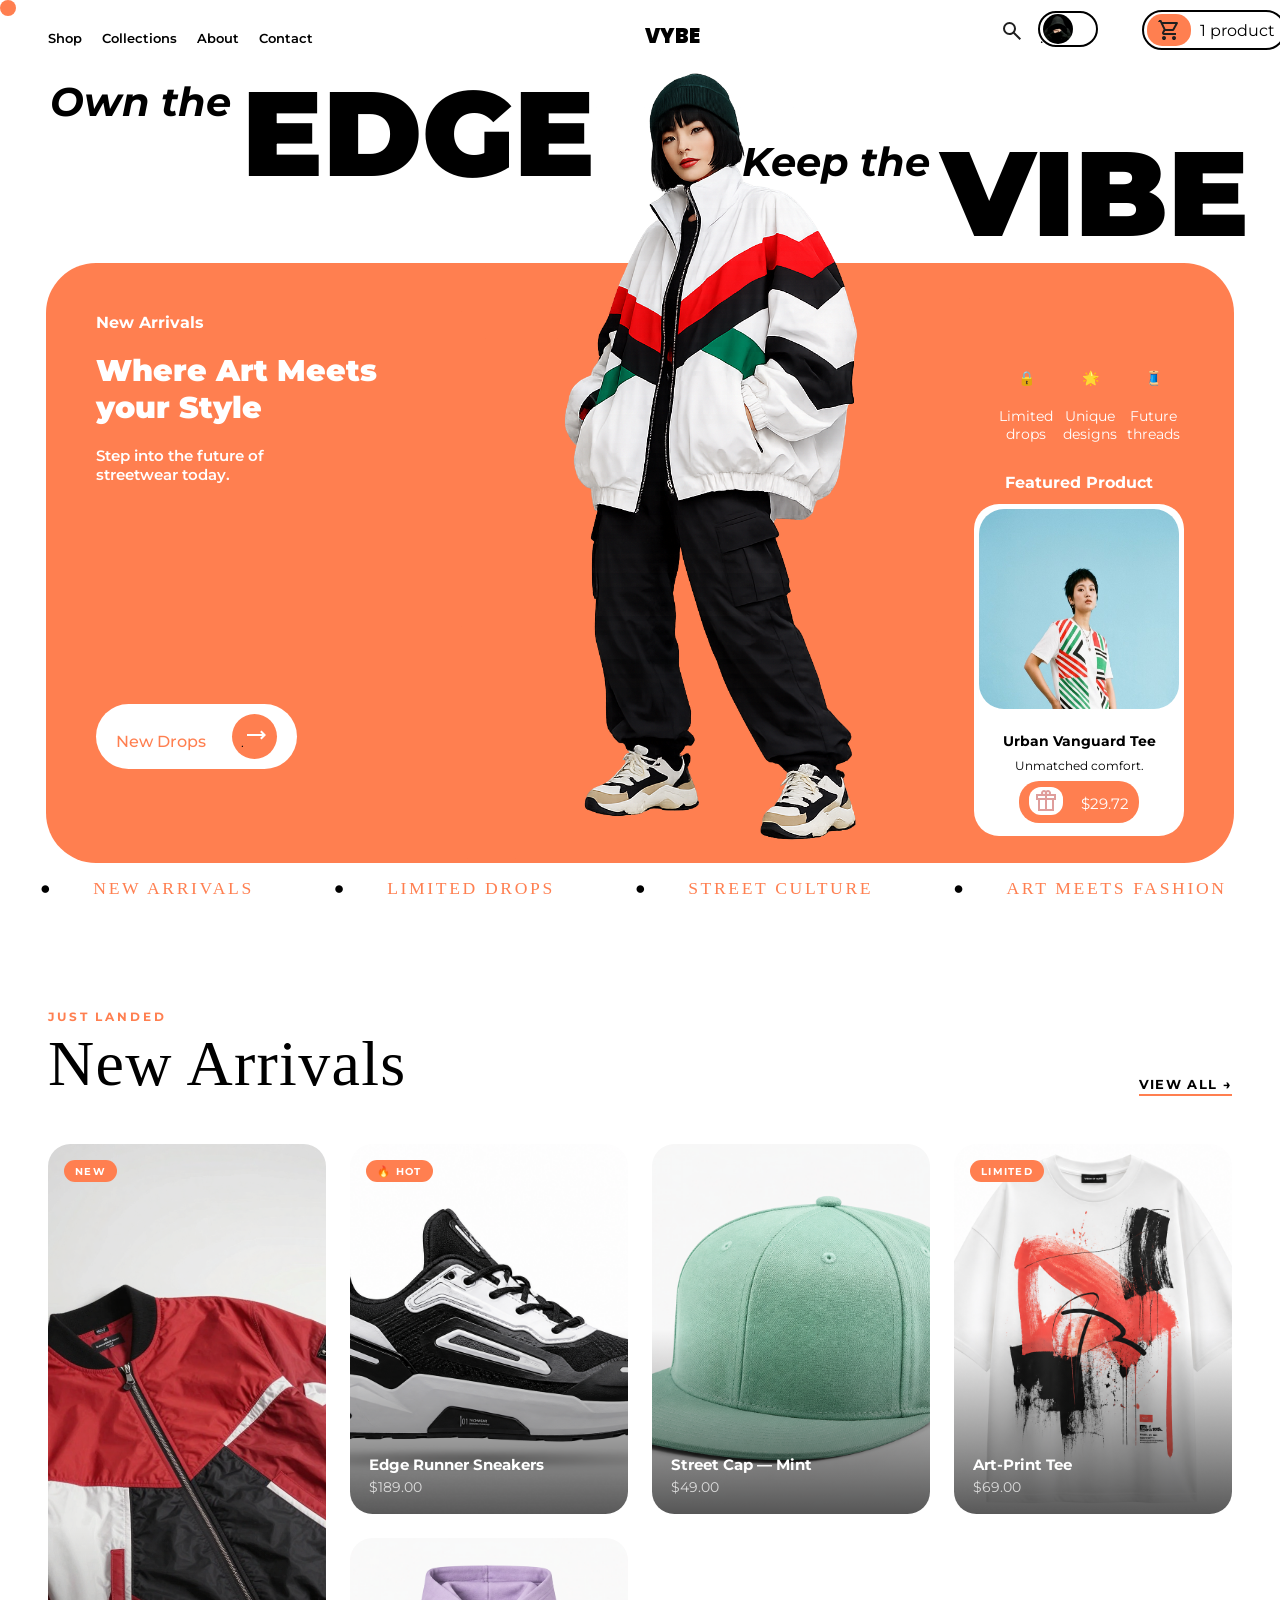
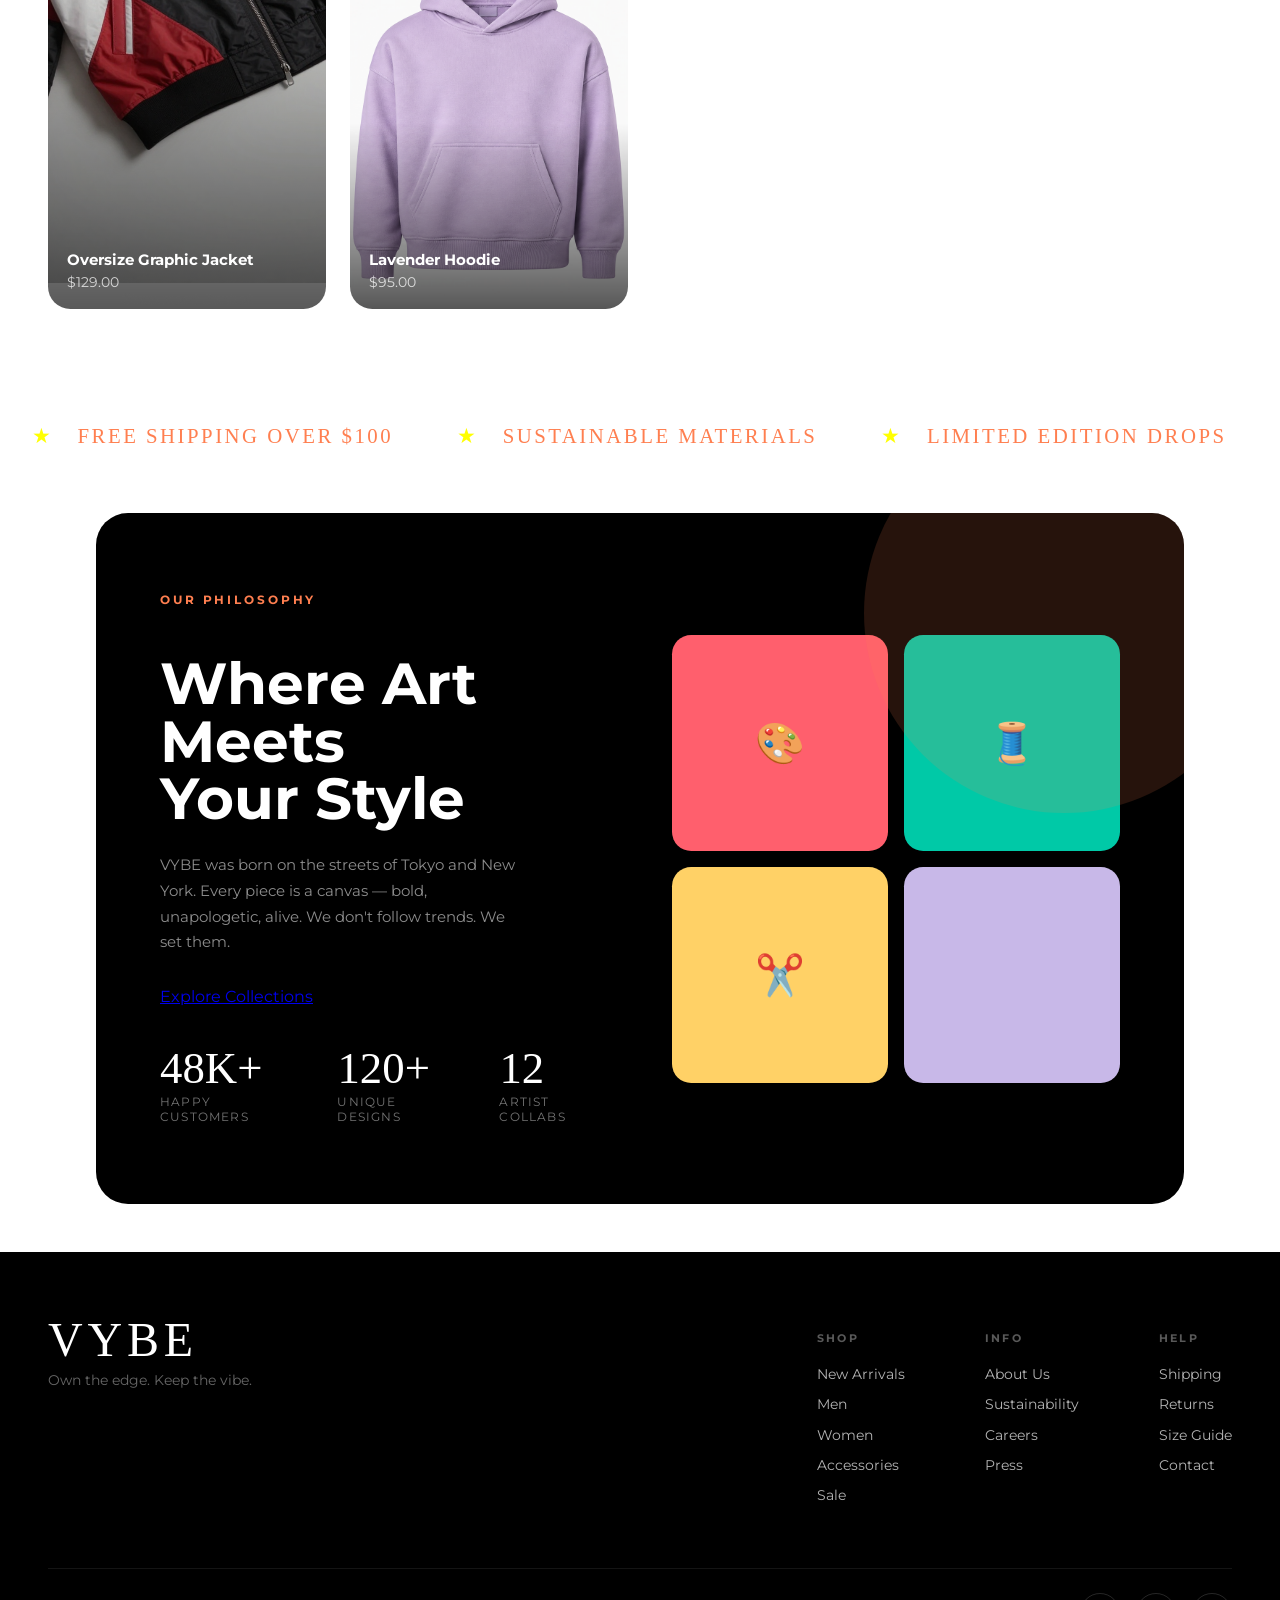
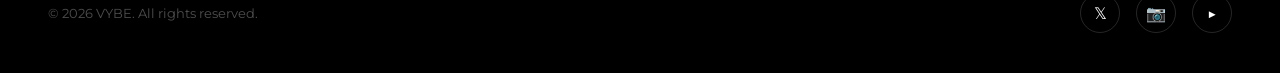
==== index.html @ befa1cf2 "files upload" ====
<!DOCTYPE html>
<html lang="en">
<head>
    <meta charset="UTF-8">
    <meta name="viewport" content="width=device-width, initial-scale=1.0">
    <title>VYBE - Own the edge.</title>
    <link rel="stylesheet" href="style.css">
    <link rel="preconnect" href="https://fonts.googleapis.com">
<link rel="preconnect" href="https://fonts.gstatic.com" crossorigin>
<link href="https://fonts.googleapis.com/css2?family=Montserrat:ital,wght@0,100..900;1,100..900&family=Poppins:ital,wght@0,100;0,200;0,300;0,400;0,500;0,600;0,700;0,800;0,900;1,100;1,200;1,300;1,400;1,500;1,600;1,700;1,800;1,900&family=Rubik+Mono+One&family=Ubuntu:ital,wght@0,300;0,400;0,500;0,700;1,300;1,400;1,500;1,700&display=swap" rel="stylesheet">
</head>
<body>
    <div class="cursor" id="cursor"></div>
    <nav>
        <ul>
            <li><a href="shop.html">Shop</a></li>
            <li><a href="collections.html">Collections</a></li>
            <li><a href="about.html">About</a></li>
            <li><a href="contact.html">Contact</a></li>
        </ul>
        <span class="logo">VYBE</span>
        <ol>
            <li><svg xmlns="http://www.w3.org/2000/svg" height="24px" viewBox="0 -960 960 960" width="24px" fill="#1f1f1f"><path d="M784-120 532-372q-30 24-69 38t-83 14q-109 0-184.5-75.5T120-580q0-109 75.5-184.5T380-840q109 0 184.5 75.5T640-580q0 44-14 83t-38 69l252 252-56 56ZM380-400q75 0 127.5-52.5T560-580q0-75-52.5-127.5T380-760q-75 0-127.5 52.5T200-580q0 75 52.5 127.5T380-400Z"/></svg></li>
            <li><div class="profile">.<img src="dp.jpg.jpg" alt=""></div></li>
            <li><div class="cart"><p><svg xmlns="http://www.w3.org/2000/svg" height="24px" viewBox="0 -960 960 960" width="24px" fill="#1f1f1f"><path d="M223.5-103.5Q200-127 200-160t23.5-56.5Q247-240 280-240t56.5 23.5Q360-193 360-160t-23.5 56.5Q313-80 280-80t-56.5-23.5Zm400 0Q600-127 600-160t23.5-56.5Q647-240 680-240t56.5 23.5Q760-193 760-160t-23.5 56.5Q713-80 680-80t-56.5-23.5ZM246-720l96 200h280l110-200H246Zm-38-80h590q23 0 35 20.5t1 41.5L692-482q-11 20-29.5 31T622-440H324l-44 80h480v80H280q-45 0-68-39.5t-2-78.5l54-98-144-304H40v-80h130l38 80Zm134 280h280-280Z"/></svg> 1 product</p></div></li>
        </ol>
    </nav>
    <!-- Slogan -->
     <span class="left">Own the <span>EDGE</span></span>
     <span class="right">Keep the <span>VIBE</span></span>

    <!-- Hero section -->
    <div class="hero">
        <img src="avatar.png" alt="" class="avatar">
        <div class="text1">New Arrivals</div>
        <div class="text2">Where Art Meets <br> your Style</div>
        <div class="text3">Step into the future of <br> streetwear today.</div>
        <div class="strip">New Drops <button>.<svg xmlns="http://www.w3.org/2000/svg" height="24px" viewBox="0 -960 960 960" width="24px" fill="#FFFFFF"><path d="m700-300-57-56 84-84H120v-80h607l-83-84 57-56 179 180-180 180Z"/></svg> </button></div>
         <div class="featured-card">
          <img src="avatar2.png" alt="">  
          <div class="featured-card-label">Featured Product</div>
          <div class="featured-card-name">Urban Vanguard Tee</div>
          <div class="featured-card-description">Unmatched comfort.</div>
          <div class="featured-card-price"><svg xmlns="http://www.w3.org/2000/svg" height="24px" viewBox="0 -960 960 960" width="24px" fill="#DF9D9B"><path d="M160-80v-440H80v-240h208q-5-9-6.5-19t-1.5-21q0-50 35-85t85-35q23 0 43 8.5t37 23.5q17-16 37-24t43-8q50 0 85 35t35 85q0 11-2 20.5t-6 19.5h208v240h-80v440H160Zm371.5-748.5Q520-817 520-800t11.5 28.5Q543-760 560-760t28.5-11.5Q600-783 600-800t-11.5-28.5Q577-840 560-840t-28.5 11.5ZM360-800q0 17 11.5 28.5T400-760q17 0 28.5-11.5T440-800q0-17-11.5-28.5T400-840q-17 0-28.5 11.5T360-800ZM160-680v80h280v-80H160Zm280 520v-360H240v360h200Zm80 0h200v-360H520v360Zm280-440v-80H520v80h280Z"/></svg>$29.72</div>
        </div>
        <div class="Pills">
        <div class="heropill">
            <div class="heropill-icon">🔒</div>
            Limited <br> drops
        </div>
        <div class="heropill">
            <div class="heropill-icon">🌟</div>
            Unique <br> designs
        </div>
        <div class="heropill">
            <div class="heropill-icon">🧵</div>
            Future <br> threads
        </div>
      </div>
      </div>
      
    </div>
    <!-- Ticker -->
    <div class="ticker-wrap">
    <div class="ticker-inner">
      <span class="ticker-item"><span class="dot">●</span>NEW ARRIVALS</span>
      <span class="ticker-item"><span class="dot">●</span>LIMITED DROPS</span>
      <span class="ticker-item"><span class="dot">●</span>STREET CULTURE</span>
      <span class="ticker-item"><span class="dot">●</span>ART MEETS FASHION</span>
      <span class="ticker-item"><span class="dot">●</span>FUTURE THREADS</span>
      <span class="ticker-item"><span class="dot">●</span>OWN THE EDGE</span>
      <span class="ticker-item"><span class="dot">●</span>NEW ARRIVALS</span>
      <span class="ticker-item"><span class="dot">●</span>LIMITED DROPS</span>
      <span class="ticker-item"><span class="dot">●</span>STREET CULTURE</span>
      <span class="ticker-item"><span class="dot">●</span>ART MEETS FASHION</span>
      <span class="ticker-item"><span class="dot">●</span>FUTURE THREADS</span>
      <span class="ticker-item"><span class="dot">●</span>OWN THE EDGE</span>
    </div>
  </div>

  <section id="arrivals">
    <div class="section-header">
      <div>
        <div class="section-eyebrow">Just Landed</div>
        <div class="section-title">New Arrivals</div>
      </div>
      <a href="#" class="view-all">View All →</a>
    </div>


    <div class="products-grid">
      <!-- Card 1 – tall -->
      <div class="product-card">
        <div class="product-img-wrap" style="min-height:480px;">
          <div class="product-img-placeholder c-coral" style="min-height:480px;flex-direction:column;gap:0.5rem;font-size:5rem;"><img src="Graphic jacket.jpg" alt=""><span style="font-size:1rem;font-weight:700;color:white;font-family:'Space Grotesk',sans-serif;">Statement Jacket</span></div>
        </div>
        <div class="product-overlay">
          <div class="product-name">Oversize Graphic Jacket</div>
          <div class="product-price">$129.00</div>
        </div>
        <div class="product-tag">New</div>
        <button class="add-btn">+</button>
      </div>

      <!-- Card 2 -->
      <div class="product-card">
        <div class="product-img-wrap">
          <div class="product-img-placeholder c-dark"><img src="Sneakers.png" alt=""></div>
        </div>
        <div class="product-overlay">
          <div class="product-name">Edge Runner Sneakers</div>
          <div class="product-price">$189.00</div>
        </div>
        <div class="product-tag">🔥 Hot</div>
        <button class="add-btn">+</button>
      </div>

      <!-- Card 3 -->
      <div class="product-card">
        <div class="product-img-wrap">
          <div class="product-img-placeholder c-accent"><img src="Cap.png" alt=""></div>
        </div>
        <div class="product-overlay">
          <div class="product-name">Street Cap — Mint</div>
          <div class="product-price">$49.00</div>
        </div>
        <button class="add-btn">+</button>
      </div>

      <!-- Card 4 -->
      <div class="product-card">
        <div class="product-img-wrap">
          <div class="product-img-placeholder c-yellow"><img src="Graphic shirt.png" alt=""></div>
        </div>
        <div class="product-overlay">
          <div class="product-name">Art-Print Tee</div>
          <div class="product-price">$69.00</div>
        </div>
        <div class="product-tag">Limited</div>
        <button class="add-btn">+</button>
      </div>

      <!-- Card 5 -->
      <div class="product-card">
        <div class="product-img-wrap">
          <div class="product-img-placeholder c-lavender"><img src="Hoodie.png" alt=""></div>
        </div>
        <div class="product-overlay">
          <div class="product-name">Lavender Hoodie</div>
          <div class="product-price">$95.00</div>
        </div>
        <button class="add-btn">+</button>
      </div>
    </div>
  </section>
  <div class="marquee-strip">
    <div class="marquee-inner">
      <span class="marquee-item"><span class="star">★</span>FREE SHIPPING OVER $100</span>
      <span class="marquee-item"><span class="star">★</span>SUSTAINABLE MATERIALS</span>
      <span class="marquee-item"><span class="star">★</span>LIMITED EDITION DROPS</span>
      <span class="marquee-item"><span class="star">★</span>ARTIST COLLABORATIONS</span>
      <span class="marquee-item"><span class="star">★</span>RATED 5 STARS</span>
      <span class="marquee-item"><span class="star">★</span>FREE SHIPPING OVER $100</span>
      <span class="marquee-item"><span class="star">★</span>SUSTAINABLE MATERIALS</span>
      <span class="marquee-item"><span class="star">★</span>LIMITED EDITION DROPS</span>
      <span class="marquee-item"><span class="star">★</span>ARTIST COLLABORATIONS</span>
      <span class="marquee-item"><span class="star">★</span>RATED 5 STARS</span>
    </div>
  </div>

  <!-- LIFESTYLE BANNER -->
  <section id="lifestyle">
    <div class="lifestyle-inner">
      <div>
        <div class="lifestyle-eyebrow">Our Philosophy</div>
        <h2 class="lifestyle-heading">Where Art<br>Meets<br>Your Style</h2>
        <p class="lifestyle-text">VYBE was born on the streets of Tokyo and New York. Every piece is a canvas — bold, unapologetic, alive. We don't follow trends. We set them.</p>
        <a href="#" class="btn-primary">Explore Collections</a>
        <div class="lifestyle-stats">
          <div>
            <div class="stat-num">48K+</div>
            <div class="stat-label">Happy Customers</div>
          </div>
          <div>
            <div class="stat-num">120+</div>
            <div class="stat-label">Unique Designs</div>
          </div>
          <div>
            <div class="stat-num">12</div>
            <div class="stat-label">Artist Collabs</div>
          </div>
        </div>
      </div>

      <div class="lifestyle-visual">
        <div class="lifestyle-swatch" style="background:#FF5F6D;">🎨</div>
        <div class="lifestyle-swatch" style="background:#00C9A7;">🧵</div>
        <div class="lifestyle-swatch" style="background:#FFD166;">✂️</div>
        <div class="lifestyle-swatch" style="background:#C8B8E8;"></div>
      </div>
    </div>
  </section>

  <!-- FOOTER -->
  <footer>
    <div class="footer-top">
      <div>
        <div class="footer-brand">VYBE</div>
        <div class="footer-tagline">Own the edge. Keep the vibe.</div>
      </div>
      <div class="footer-cols">
        <div class="footer-col">
          <h4>Shop</h4>
          <ul>
            <li><a href="#">New Arrivals</a></li>
            <li><a href="#">Men</a></li>
            <li><a href="#">Women</a></li>
            <li><a href="#">Accessories</a></li>
            <li><a href="#">Sale</a></li>
          </ul>
        </div>
        <div class="footer-col">
          <h4>Info</h4>
          <ul>
            <li><a href="#">About Us</a></li>
            <li><a href="#">Sustainability</a></li>
            <li><a href="#">Careers</a></li>
            <li><a href="#">Press</a></li>
          </ul>
        </div>
        <div class="footer-col">
          <h4>Help</h4>
          <ul>
            <li><a href="#">Shipping</a></li>
            <li><a href="#">Returns</a></li>
            <li><a href="#">Size Guide</a></li>
            <li><a href="#">Contact</a></li>
          </ul>
        </div>
      </div>
    </div>

    <div class="footer-bottom">
      <span>© 2026 VYBE. All rights reserved.</span>
      <div class="footer-socials">
        <a class="social-btn" href="#">𝕏</a>
        <a class="social-btn" href="#">📷</a>
        <a class="social-btn" href="#">▶</a>
      </div>
    </div>
  </footer>

  


















    <script src="script.js"></script>
</body>
</html>
---- style.css ----
*{
  font-family: "Montserrat", sans-serif;
  font-optical-sizing: auto;
  font-style: normal;
  cursor: default;
}

body{
    overflow-x: hidden;
    padding: 0px;
    margin: 0px;
}
.cursor {
      width: 16px; height: 16px;
      background: coral;
      border-radius: 50%;
      position: fixed;
      top: 0; left: 0;
      pointer-events: none;
      z-index: 9999;
      transition: transform 0.15s ease, background 0.2s;
      mix-blend-mode: multiply;
}
.cursor.expand { transform: scale(4); background: rgb(255, 158, 123); }
nav{
    width: 100vw;
    margin: 0px;
    padding: 0px;
    margin-top: 10px;  
}
nav ul{
    display: inline-block;
}
nav ul li{
    display: inline;
    padding: 8px;
    font-size: 13px;
    font-weight: 600;
}
nav ul li a{
    text-decoration: none;
    color: black;
    cursor: pointer;
}
nav ol{
    display: inline;
    width: 100%;
    position: relative;
    left: 20vw;

}
nav ol li{
    list-style-type: none;
    display: inline;
    cursor: pointer;
}
.profile{
    width: 60px;
    height: 36px;
    border: 2px solid black;
    border-radius: 20px;
    display: inline-block;
    box-sizing: border-box;
    cursor: pointer;
}
.profile img{
    height: 30px;
    width: 30px;
    border-radius: 50%;
    position: relative;
    top: 1px;
    display: inline-block;
    cursor: pointer;
}
nav ol li svg{
    cursor: pointer;
    position: relative;
    top: 0px;
    margin-right: 10px;
}
.cart{
    width: 140px;
    height: 36px;
    border: 2px solid black;
    border-radius: 20px;
    display: inline-block;
    position: relative;
    top: 0px;
    left: 40px;
    cursor: pointer;
}
.cart svg{
    position: absolute;
    left: -53px;
    border-radius: 15px;
    top: -7px;
    padding: 4px 10px;
    background: coral;
}
.cart p{
    margin-bottom: 10px;
    position: relative;
    top: -7.5px;
    left: 40%;
}
.logo{
    font-size: 20px;
    font-weight: 900;
    font-family: "Poppins", monospace;
    text-align: center;
    margin-left: 25vw;
    
}
.hero{
    background-color: coral;
    width: 85vw;
    margin: auto;
    height: 500px;
    border-radius: 50px;
    margin-top: 200px;
    overflow: clip;
    padding: 50px;
    color: white;
}
.hero .text1{
    font-weight: 700;
    margin-bottom: 20px;
}
.hero .text2{
    font-weight: 900;
    font-size: 30px;
    margin-bottom: 20px;
}
.hero .text3{
    font-weight: 600;
    font-size: 15px;
    margin-bottom: 20px;
}
.hero .strip{
    position: relative;
    top: 200px;
    padding: 10px 20px;
    color: coral;
    text-align: center;
    border-radius: 50px;
    background-color: white;
    display: inline-block;
    font-weight: 500;
}
.hero .strip:hover{
    box-shadow: 5px 5px 5px rgb(255, 255, 255);
    transition: ease-in-out 0.5s;
}
.strip button{
    height: 45px;
    width: 45px;
    border-radius: 50%;
    border: none;
    background-color: coral;
    margin-left: 22px;
}
.avatar{
    transform: scale(0.6);
    position: absolute;
    top: -320px;
    margin-left: 95px;

}
.featured-card{
    width: 200px;
    height: 322px;
    border-radius: 25px;
    background-color: white;
    float: right;
    padding: 5px;
}
.featured-card img{
    border-radius: 25px;
    height: 200px;
    width: 200px;
}
.featured-card-label{
    text-align: center;
    position: relative;
    color: white;
    font-weight: 700;
    top: -240px;
}
.featured-card-name{
   text-align: center;
   position: relative;
   color: black;
   font-weight: 700;
   font-size: 14px; 
   margin-bottom: 8px;
}
.featured-card-description{
   text-align: center;
   position: relative;
   color: black;
   font-weight: 400;
   font-size: 12px;
   margin-bottom: 8px;
}
.featured-card-price{
    width: fit-content;
    padding-bottom: 10px;
    padding-right: 10px;
    padding-left: 10px;
    border-radius: 20px;
    background-color: coral;
    margin: auto;
    font-size: 15px;
}
.featured-card-price svg{
    position: relative;
    top: 6.2px;
    padding: 2px 5px;
    border-radius: 12px;
    margin-right: 18px;
    background-color: white;
    
}
.Pills{
    width: fit-content;
    display: flex;
    text-align: center;
    position: relative;
    left: 83%;
    top: -40%;
    font-size: 14px;
    font-weight: 400;
}
.heropill{
    margin-right: 10px;
}
.heropill-icon{
    margin-bottom: 20px;
}
.left{
    font-size: 40px;
    margin-left: 50px;
    top: 0px;
    font-weight: 700;
    position: absolute;
    font-style: italic;
    color: rgba(0, 0, 0, 1);
    height: 10px;
}
.left span{
    font-size: 120px;
    position: relative;
    font-weight: 900;
    top: 60px;
}
.right{
    position: absolute;
    left: 58vw;
    top: 60px;
    font-weight: 700;
    font-style: italic;
    font-size: 40px;
    color: rgba(0, 0, 0, 1);


}
.right span{
    font-size: 120px;
    position: relative;
    font-weight: 900;
    top: 60px;
}
.ticker-wrap {
      background: transparent;
      color: coral;
      padding: 0.9rem 0;
      overflow: hidden;
      white-space: nowrap;
}

.ticker-inner {
      display: inline-flex;
      animation: ticker 22s linear infinite;
}

.ticker-item {
      font-family: 'Bebas Neue', cursive;
      font-size: 1.1rem;
      letter-spacing: 0.15em;
      padding: 0 2.5rem;
}

.ticker-item .dot {
      color: black;
      margin-right: 2.5rem;
}
@keyframes ticker {
    0%   { transform: translateX(0); }
    100% { transform: translateX(-50%); }
}
@keyframes fadeUp {
    from { opacity: 0; transform: translateY(30px); }
    to   { opacity: 1; transform: translateY(0); }
}

@keyframes slideLeft {
    from { opacity: 0; transform: translateX(80px); }
    to   { opacity: 1; transform: translateX(0); }
}

#arrivals {
      padding: 6rem 3rem;
      background-color: none;
}

.section-header {
    display: flex;
    align-items: flex-end;
    justify-content: space-between;
    margin-bottom: 3rem;
}

.section-eyebrow {
    font-size: 0.72rem;
    font-weight: 700;
    letter-spacing: 0.25em;
    text-transform: uppercase;
    color: coral;
    margin-bottom: 0.5rem;
}

.section-title {
    font-family: 'Bebas Neue', cursive;
    font-size: clamp(2.5rem, 5vw, 4rem);
    line-height: 1;
    letter-spacing: 0.02em;
}

.view-all {
    font-size: 0.82rem;
    font-weight: 700;
    letter-spacing: 0.1em;
    text-transform: uppercase;
    color: black;
    text-decoration: none;
    border-bottom: 2px solid coral;
    padding-bottom: 2px;
    transition: color 0.2s;
}

.view-all:hover { color: coral; }

.products-grid {
    display: grid;
    grid-template-columns: repeat(4, 1fr);
    gap: 1.5rem;
}

.product-card {
    position: relative;
    border-radius: 1.4rem;
    overflow: hidden;
    cursor: pointer;
    transition: transform 0.3s ease;
}

.product-card:hover { transform: translateY(-6px); }

.product-card:nth-child(1) { grid-row: span 2; }

.product-img-wrap {
    aspect-ratio: 3/4;
    overflow: hidden;
    position: relative;
}

.product-card:nth-child(1) .product-img-wrap { aspect-ratio: auto; height: 100%; }

.product-img-wrap img,
.product-img-placeholder {
    width: 100%;
    height: 100%;
    object-fit: cover;
    display: block;
    transition: transform 0.5s ease;
}

.product-card:hover .product-img-placeholder { transform: scale(1.06); }

.product-img-placeholder {
    display: flex;
    align-items: center;
    justify-content: center;
    font-size: 3rem;
    min-height: 220px;
}

.product-overlay {
    position: absolute;
    inset: 0;
    background: linear-gradient(to top, rgba(0,0,0,0.65) 0%, transparent 50%);
    display: flex;
    flex-direction: column;
    justify-content: flex-end;
    padding: 1.2rem;
}

.product-name {
    font-weight: 700;
    font-size: 0.95rem;
    color: white;
    margin-bottom: 0.3rem;
}

.product-price {
    font-size: 0.85rem;
    color: rgba(255,255,255,0.75);
}

.product-tag {
    position: absolute;
    top: 1rem; left: 1rem;
    background: coral;
    color: white;
    font-size: 0.65rem;
    font-weight: 700;
    letter-spacing: 0.12em;
    text-transform: uppercase;
    padding: 0.3rem 0.7rem;
    border-radius: 999px;
}

.add-btn {
    position: absolute;
    top: 1rem; right: 1rem;
    width: 36px; height: 36px;
    background: white;
    border-radius: 50%;
    border: none;
    display: flex;
    align-items: center;
    justify-content: center;
    font-size: 1.2rem;
    cursor: pointer;
    transition: background 0.2s, transform 0.2s;
    opacity: 0;
    transition: opacity 0.25s, transform 0.2s, background 0.2s;
}

.product-card:hover .add-btn { opacity: 1; }
.add-btn:hover { background: coral; color: white; transform: scale(1.1); }
.marquee-strip {
      background: transparent;
      padding: 1.1rem 0;
      overflow: hidden;
    }

.marquee-inner {
    display: inline-flex;
    animation: ticker 18s linear infinite;
}

.marquee-item {
    font-family: 'Bebas Neue', cursive;
    font-size: 1.3rem;
    letter-spacing: 0.12em;
    color: coral;
    padding: 0 2rem;
    white-space: nowrap;
}

.marquee-item .star { color: yellow; margin-right: 1.5rem; }

/* ─── LIFESTYLE BANNER ───────────────────────────────── */
#lifestyle {
    padding:  3rem 6rem;
}

.lifestyle-inner {
    background: black;
    border-radius: 2rem;
    padding: 5rem 4rem;
    display: grid;
    grid-template-columns: 1fr 1fr;
    gap: 4rem;
    align-items: center;
    position: relative;
    overflow: hidden;
}

.lifestyle-inner::before {
    content: '';
    position: absolute;
    width: 400px; height: 400px;
    background: coral;
    border-radius: 50%;
    top: -100px; right: -80px;
    opacity: 0.15;
}

.lifestyle-eyebrow {
    font-size: 0.72rem;
    font-weight: 700;
    letter-spacing: 0.25em;
    text-transform: uppercase;
    color: coral;
    margin-bottom: 1rem;
}

.lifestyle-heading {
    font-family: 'Montserrat', cursive;
    font-size: clamp(2.5rem, 4.5vw, 4rem);
    color: white;
    line-height: 1;
    margin-bottom: 1.5rem;
}

.lifestyle-text {
    color: rgba(255,255,255,0.55);
    font-size: 0.95rem;
    line-height: 1.7;
    margin-bottom: 2rem;
    max-width: 360px;
}

.lifestyle-stats {
    display: flex;
    gap: 3rem;
    margin-top: 2.5rem;
}

.stat-num {
    font-family: 'Bebas Neue', cursive;
    font-size: 2.8rem;
    color: white;
    line-height: 1;
}

.stat-label {
    font-size: 0.75rem;
    color: rgba(255,255,255,0.45);
    letter-spacing: 0.1em;
    text-transform: uppercase;
    margin-top: 0.2rem;
}

.lifestyle-visual {
    display: grid;
    grid-template-columns: 1fr 1fr;
    gap: 1rem;
}

.lifestyle-swatch {
    border-radius: 1.2rem;
    aspect-ratio: 1;
    display: flex;
    align-items: center;
    justify-content: center;
    font-size: 2.5rem;
    transition: transform 0.3s;
}

.lifestyle-swatch:hover { transform: scale(1.05) rotate(-2deg); }

/* ─── FOOTER ─────────────────────────────────────────── */
footer {
    background: black;
    color: white;
    padding: 4rem 3rem 2.5rem;
}

.footer-top {
    display: flex;
    justify-content: space-between;
    align-items: flex-start;
    margin-bottom: 3rem;
}

.footer-brand {
    font-family: 'Bebas Neue', cursive;
    font-size: 3rem;
    color: white;
    letter-spacing: 0.1em;
    line-height: 1;
}

.footer-tagline {
    color: rgba(255,255,255,0.4);
    font-size: 0.85rem;
    margin-top: 0.5rem;
}

.footer-cols {
    display: flex;
    gap: 5rem;
}

.footer-col h4 {
    font-size: 0.7rem;
    font-weight: 700;
    letter-spacing: 0.2em;
    text-transform: uppercase;
    color: rgba(255,255,255,0.35);
    margin-bottom: 1.2rem;
}

.footer-col ul { list-style: none;padding: 0px; }

.footer-col ul li { margin-bottom: 0.7rem; }

.footer-col ul a {
    color: rgba(255,255,255,0.7);
    text-decoration: none;
    font-size: 0.88rem;
    transition: color 0.2s;
}

.footer-col ul a:hover { color: coral; }

.footer-bottom {
    border-top: 1px solid rgba(255,255,255,0.08);
    padding-top: 1.5rem;
    display: flex;
    justify-content: space-between;
    align-items: center;
    color: rgba(255,255,255,0.3);
    font-size: 0.8rem;
}

.footer-socials {
    display: flex;
    gap: 1rem;
}

.social-btn {
    width: 38px; height: 38px;
    border-radius: 50%;
    border: 1px solid rgba(255,255,255,0.15);
    display: flex;
    align-items: center;
    justify-content: center;
    font-size: 1rem;
    cursor: pointer;
    transition: border-color 0.2s, background 0.2s;
    text-decoration: none;
    color: white;
}

.social-btn:hover { border-color: coral; background: coral; }
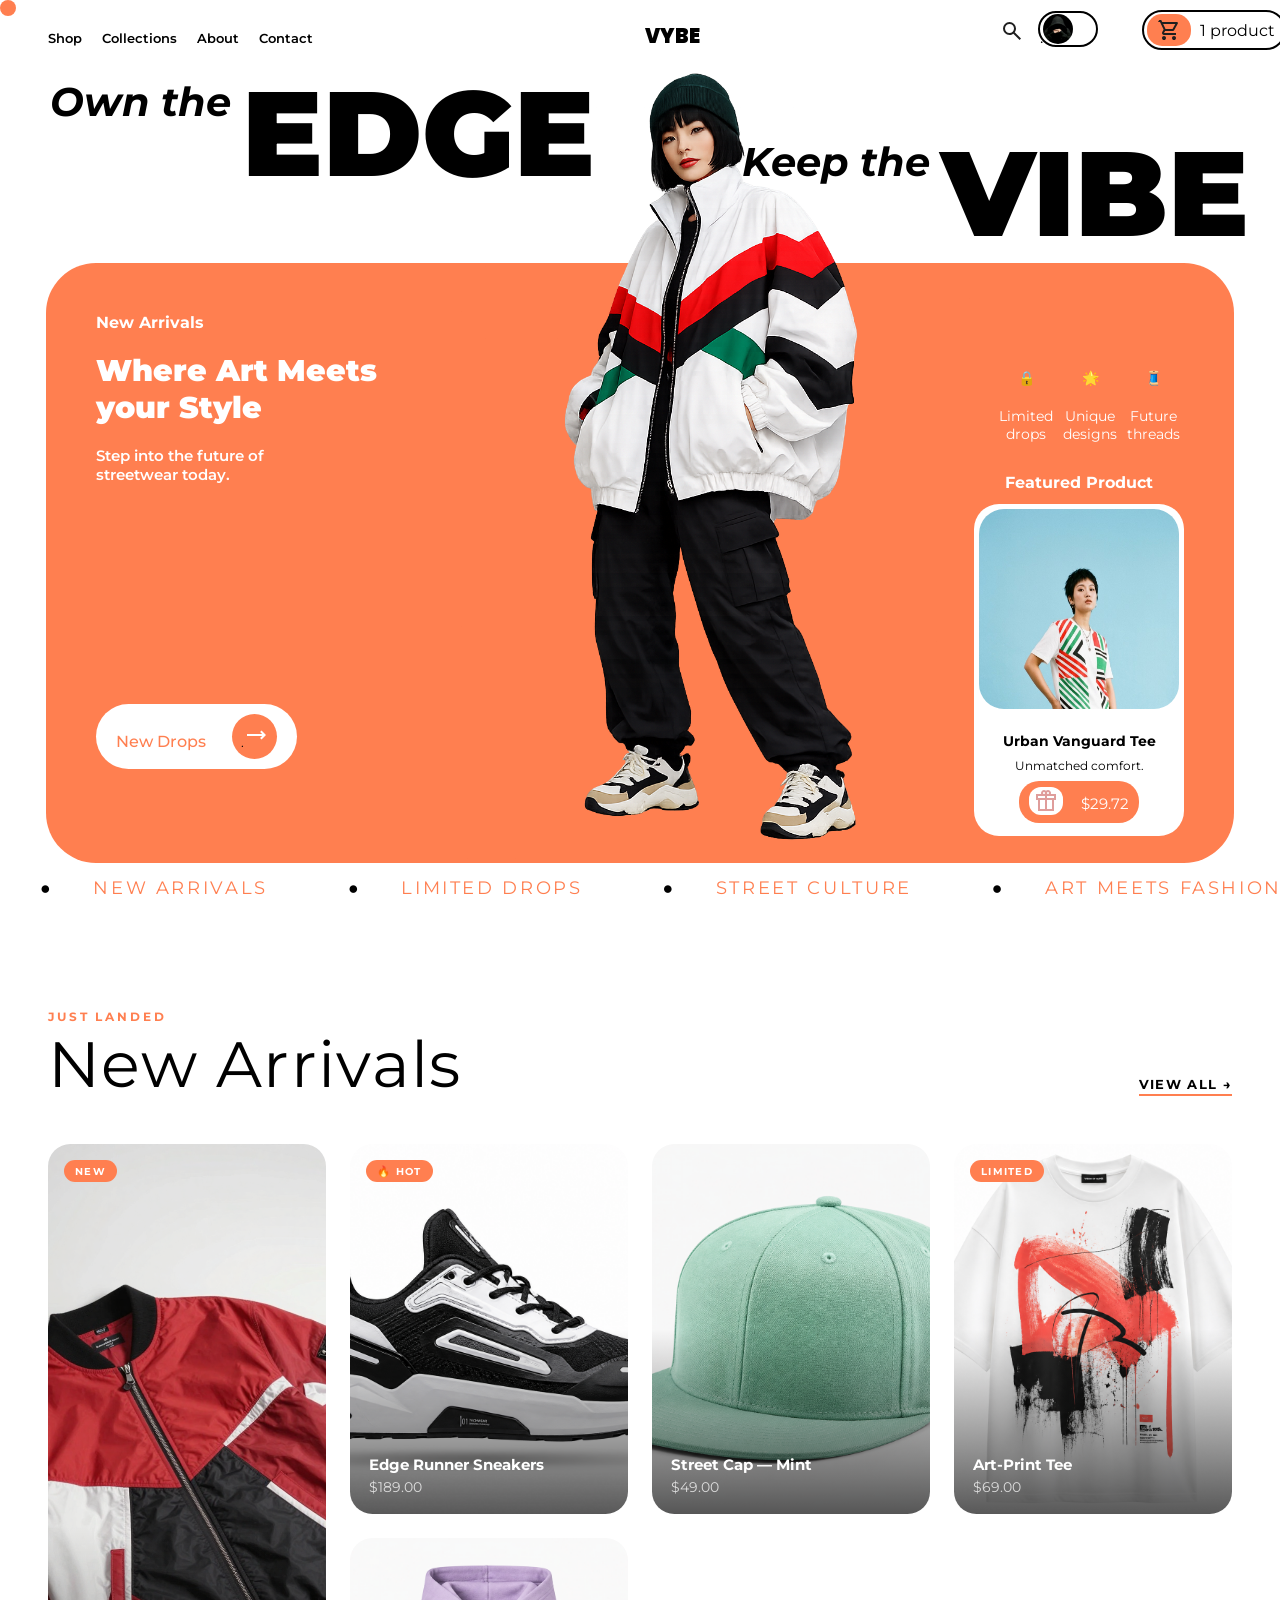
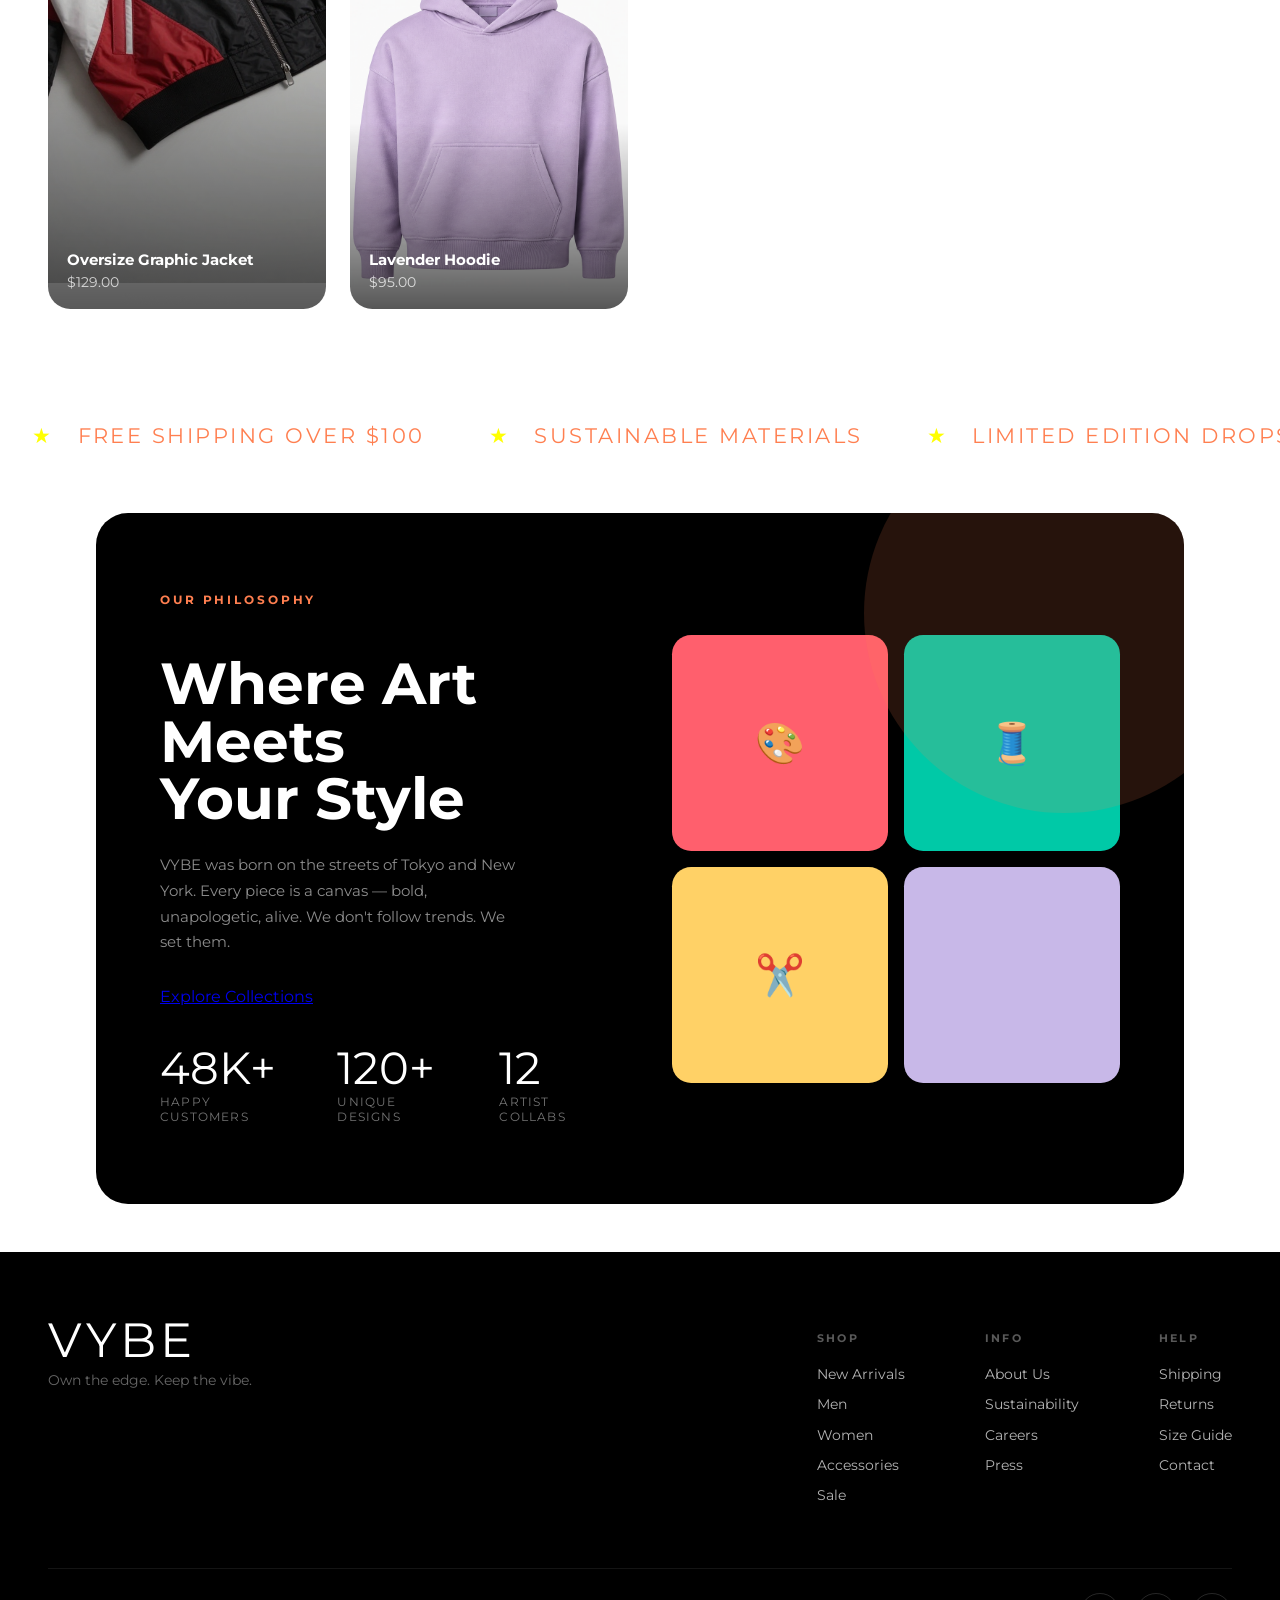
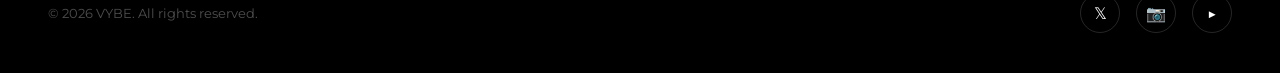
==== commit 70c22b68: "Update social media link for X in footer" ====
--- a/index.html
+++ b/index.html
@@ -243,7 +243,7 @@
     <div class="footer-bottom">
       <span>© 2026 VYBE. All rights reserved.</span>
       <div class="footer-socials">
-        <a class="social-btn" href="#">𝕏</a>
+        <a class="social-btn" href="https://x.com/Shinawritesbugs">𝕏</a>
         <a class="social-btn" href="#">📷</a>
         <a class="social-btn" href="#">▶</a>
       </div>
--- a/style.css
+++ b/style.css
@@ -284,7 +284,7 @@
 }
 
 .ticker-item {
-      font-family: 'Bebas Neue', cursive;
+      font-family: 'Montserrat', cursive;
       font-size: 1.1rem;
       letter-spacing: 0.15em;
       padding: 0 2.5rem;
@@ -330,7 +330,7 @@
 }
 
 .section-title {
-    font-family: 'Bebas Neue', cursive;
+    font-family: 'Montserrat', cursive;
     font-size: clamp(2.5rem, 5vw, 4rem);
     line-height: 1;
     letter-spacing: 0.02em;
@@ -461,7 +461,7 @@
 }
 
 .marquee-item {
-    font-family: 'Bebas Neue', cursive;
+    font-family: 'Montserrat', cursive;
     font-size: 1.3rem;
     letter-spacing: 0.12em;
     color: coral;
@@ -530,7 +530,7 @@
 }
 
 .stat-num {
-    font-family: 'Bebas Neue', cursive;
+    font-family: 'Montserrat', cursive;
     font-size: 2.8rem;
     color: white;
     line-height: 1;
@@ -577,7 +577,7 @@
 }
 
 .footer-brand {
-    font-family: 'Bebas Neue', cursive;
+    font-family: 'Montserrat', cursive;
     font-size: 3rem;
     color: white;
     letter-spacing: 0.1em;
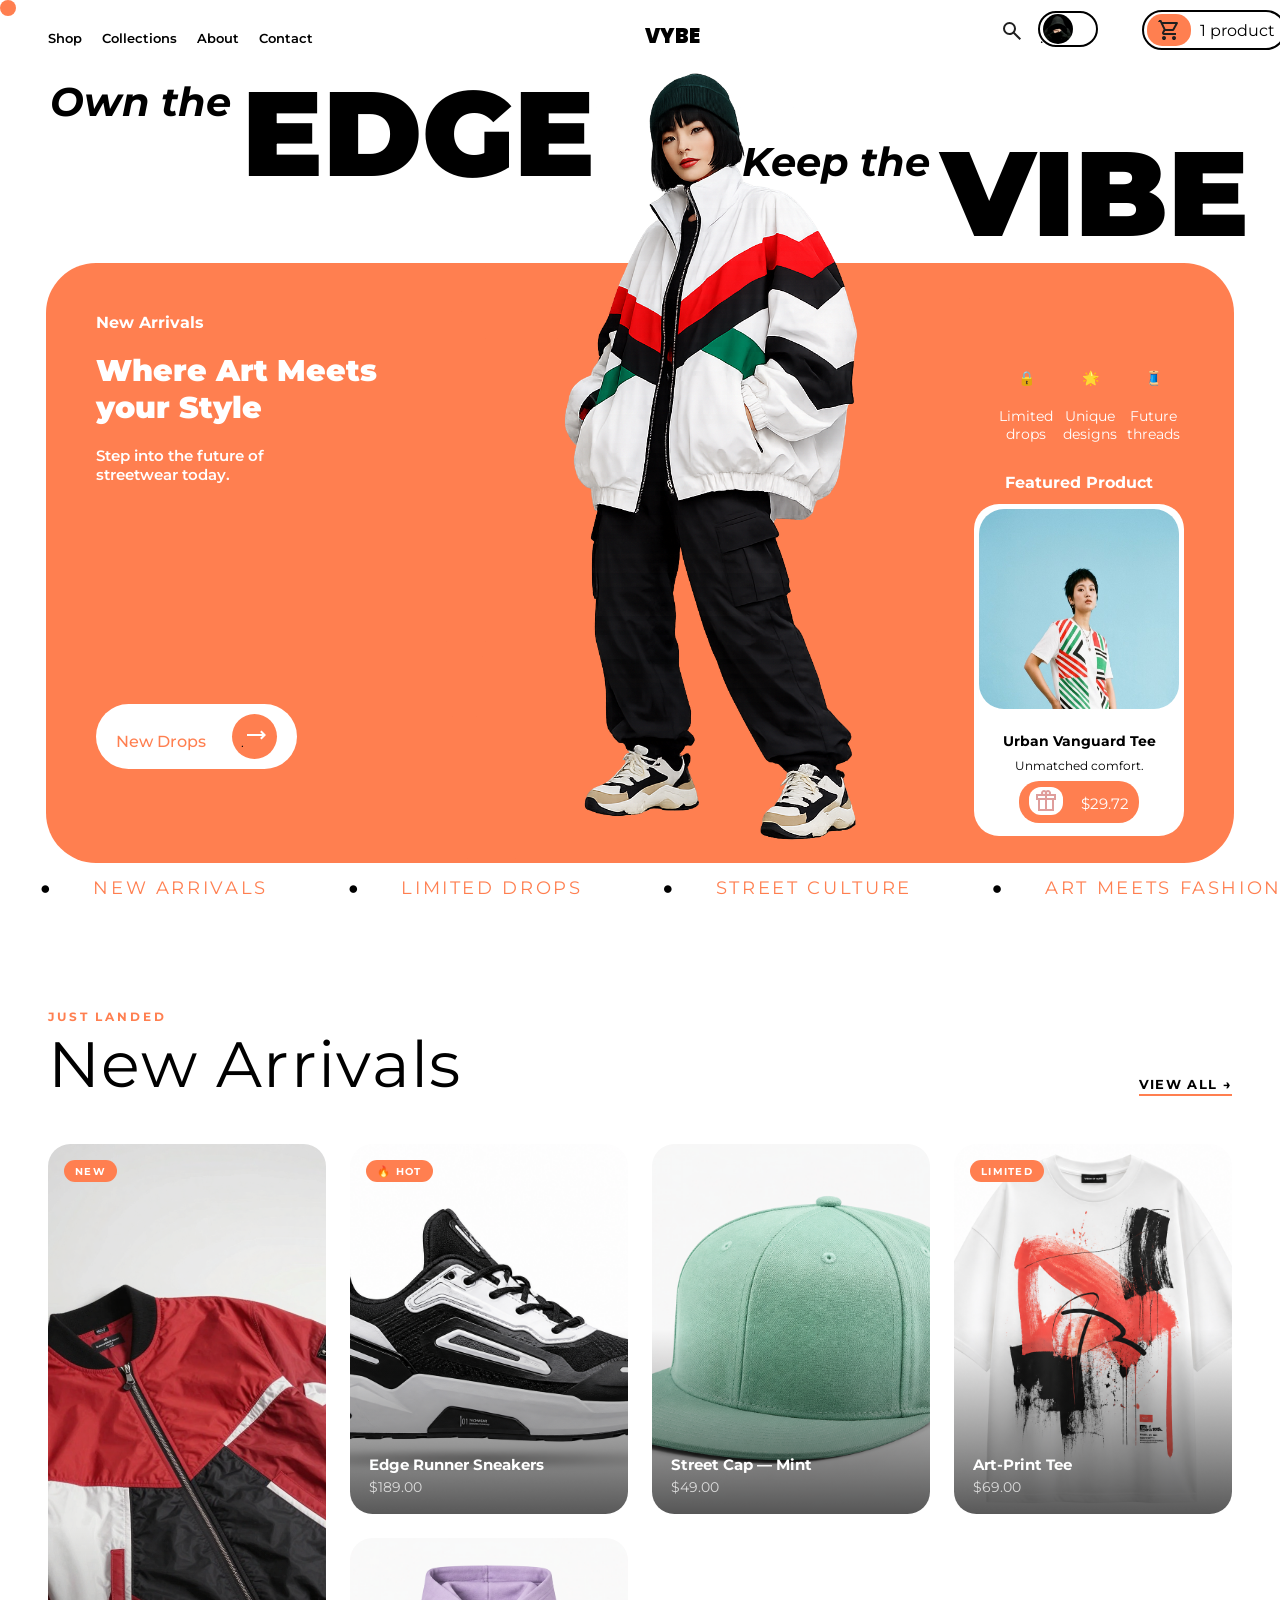
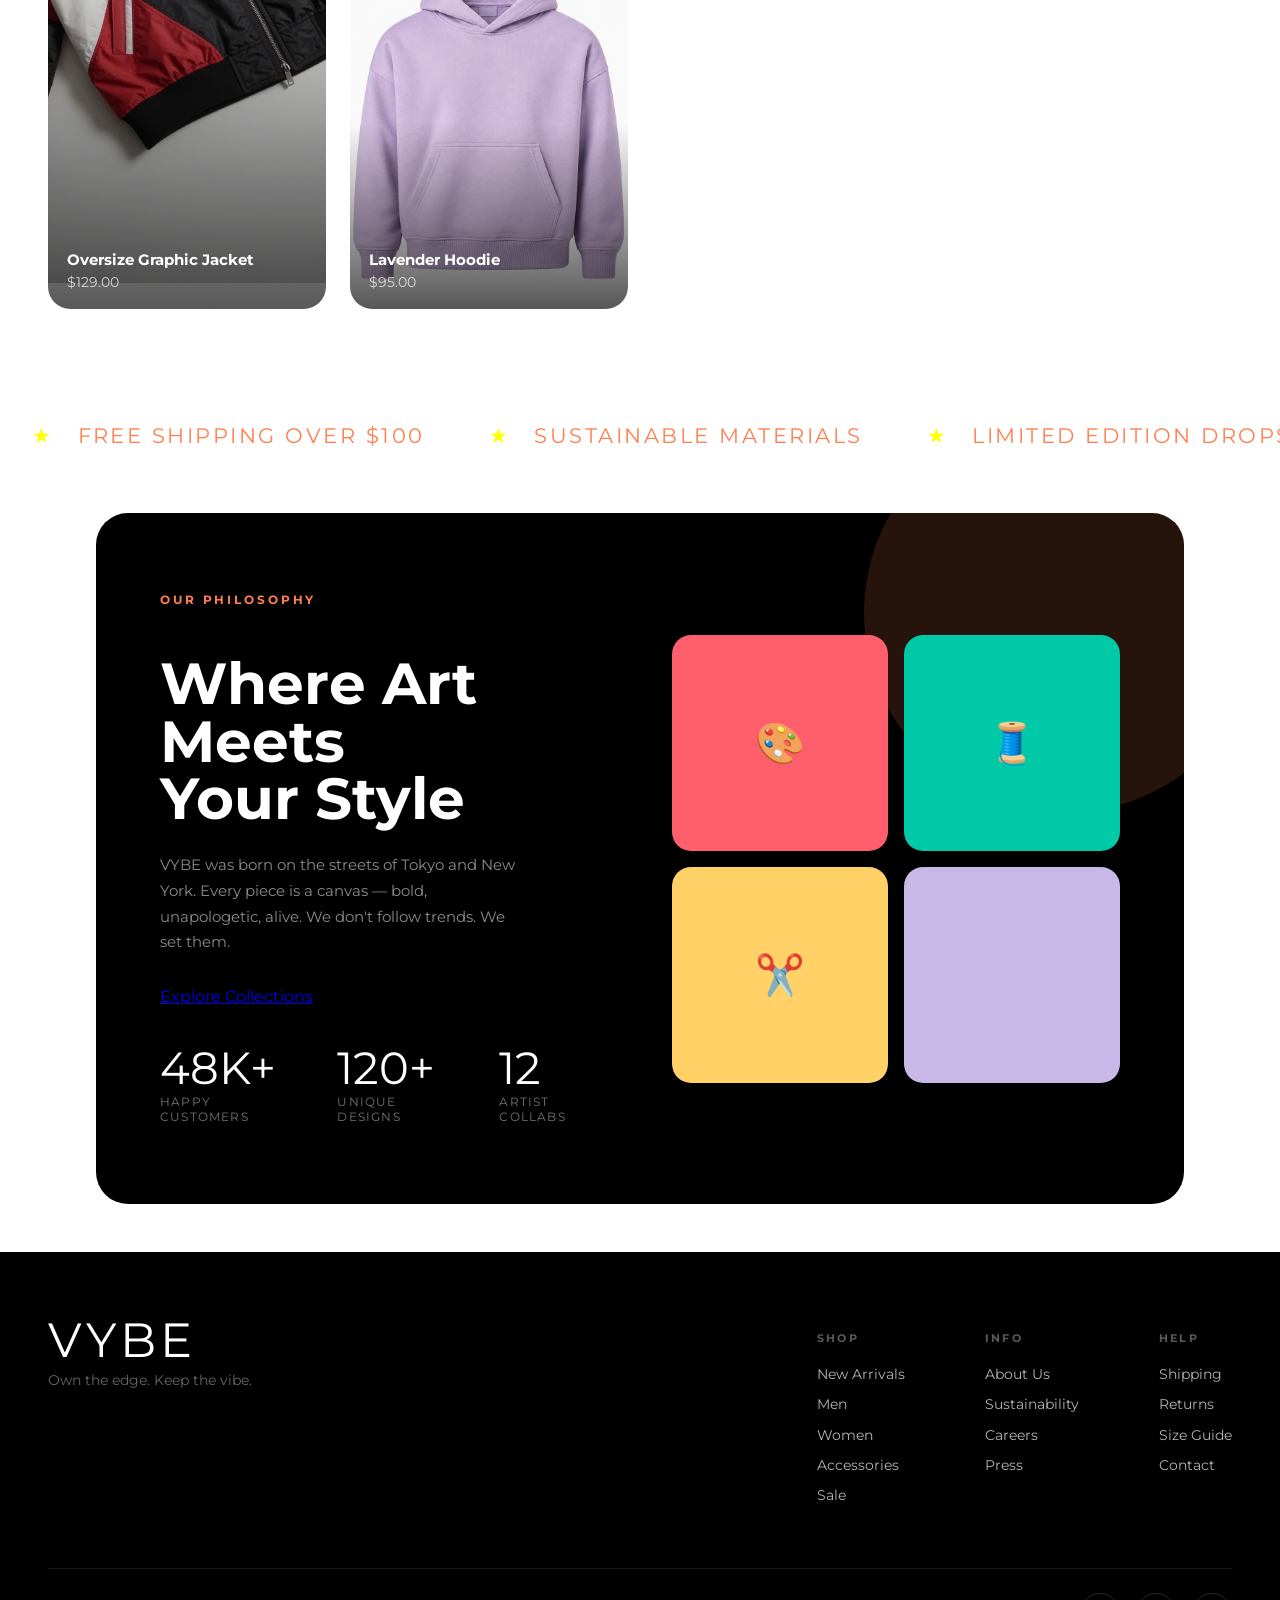
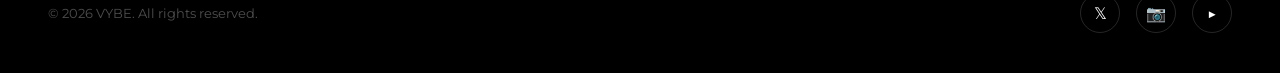
==== commit 4f7f79a8: "Add profile dropdown menu to navigation with styling and toggle functionality" ====
--- a/index.html
+++ b/index.html
@@ -21,7 +21,15 @@
         <span class="logo">VYBE</span>
         <ol>
             <li><svg xmlns="http://www.w3.org/2000/svg" height="24px" viewBox="0 -960 960 960" width="24px" fill="#1f1f1f"><path d="M784-120 532-372q-30 24-69 38t-83 14q-109 0-184.5-75.5T120-580q0-109 75.5-184.5T380-840q109 0 184.5 75.5T640-580q0 44-14 83t-38 69l252 252-56 56ZM380-400q75 0 127.5-52.5T560-580q0-75-52.5-127.5T380-760q-75 0-127.5 52.5T200-580q0 75 52.5 127.5T380-400Z"/></svg></li>
-            <li><div class="profile">.<img src="dp.jpg.jpg" alt=""></div></li>
+            <li><div class="profile">.<img src="dp.jpg.jpg" alt=""></div>
+            <div class="profile-dropdown">
+                <ul>
+                    <li><a href="profile.html">Profile</a></li>
+                    <li><a href="settings.html">Settings</a></li>
+                    <li><a href="logout.html">Logout</a></li>
+                </ul>
+            </div>
+            </li>
             <li><div class="cart"><p><svg xmlns="http://www.w3.org/2000/svg" height="24px" viewBox="0 -960 960 960" width="24px" fill="#1f1f1f"><path d="M223.5-103.5Q200-127 200-160t23.5-56.5Q247-240 280-240t56.5 23.5Q360-193 360-160t-23.5 56.5Q313-80 280-80t-56.5-23.5Zm400 0Q600-127 600-160t23.5-56.5Q647-240 680-240t56.5 23.5Q760-193 760-160t-23.5 56.5Q713-80 680-80t-56.5-23.5ZM246-720l96 200h280l110-200H246Zm-38-80h590q23 0 35 20.5t1 41.5L692-482q-11 20-29.5 31T622-440H324l-44 80h480v80H280q-45 0-68-39.5t-2-78.5l54-98-144-304H40v-80h130l38 80Zm134 280h280-280Z"/></svg> 1 product</p></div></li>
         </ol>
     </nav>
@@ -84,7 +92,7 @@
         <div class="section-eyebrow">Just Landed</div>
         <div class="section-title">New Arrivals</div>
       </div>
-      <a href="#" class="view-all">View All →</a>
+      <a href="items.html" class="view-all">View All →</a>
     </div>
 
 
@@ -264,11 +272,6 @@
 
 
 
-
-
-
-
-
     <script src="script.js"></script>
 </body>
 </html>
--- a/style.css
+++ b/style.css
@@ -3,6 +3,7 @@
   font-optical-sizing: auto;
   font-style: normal;
   cursor: default;
+  z-index: 1;
 }
 
 body{
@@ -72,6 +73,29 @@
     display: inline-block;
     cursor: pointer;
 }
+.profile-dropdown{
+    position: absolute;
+    top: 40px;
+    left: 40px;
+    width: 50%;
+    background-color: white;
+    padding: 0px;
+    display: none;
+    background-color: transparent;
+}
+.profile-dropdown ul li{
+    display: block;
+    border: 2px solid black;
+    border-radius: 25px;
+    margin-bottom: 5px;
+    z-index: 1;
+}
+.profile-dropdown ul li:hover{
+    background-color: coral;
+    color: white;
+    transform: scale(1.1);
+    transition: ease-in-out 0.3s;
+}
 nav ol li svg{
     cursor: pointer;
     position: relative;
@@ -118,6 +142,7 @@
     height: 500px;
     border-radius: 50px;
     margin-top: 200px;
+    margin-bottom: 50pxi;
     overflow: clip;
     padding: 50px;
     color: white;
@@ -261,6 +286,7 @@
     font-style: italic;
     font-size: 40px;
     color: rgba(0, 0, 0, 1);
+    z-index: -99;
 
 
 }
@@ -269,6 +295,7 @@
     position: relative;
     font-weight: 900;
     top: 60px;
+    margin: 0px;
 }
 .ticker-wrap {
       background: transparent;
@@ -647,3 +674,133 @@
 }
 
 .social-btn:hover { border-color: coral; background: coral; }
+
+/* ─── BACK BUTTON ─────────────────────────────────── */
+
+.back-btn {
+    text-decoration: none;
+    color: black;
+    font-weight: 600;
+    font-size: 13px;
+    margin-right: 20px;
+    margin-bottom: 10px;
+    transition: color 0.2s;
+    display: inline-block;
+}
+
+.back-btn:hover {
+    color: coral;
+}
+
+/* ─── FILTER SECTION ───────────────────────────────── */
+
+.filter-section {
+    display: flex;
+    gap: 1rem;
+    margin-bottom: 2rem;
+    flex-wrap: wrap;
+    justify-content: center;
+}
+
+.filter-btn {
+    padding: 0.5rem 1rem;
+    border: 2px solid #ddd;
+    background: white;
+    border-radius: 25px;
+    font-weight: 600;
+    font-size: 0.9rem;
+    cursor: pointer;
+    transition: all 0.2s ease;
+    text-transform: uppercase;
+    letter-spacing: 0.5px;
+}
+
+.filter-btn:hover {
+    border-color: coral;
+    color: coral;
+}
+
+.filter-btn.active {
+    background: coral;
+    color: white;
+    border-color: coral;
+}
+
+/* ─── ITEMS CATALOGUE ─────────────────────────────────── */
+
+.items-section {
+    padding: 60px 50px;
+    max-width: 1400px;
+    margin: 0 auto;
+}
+
+.items-grid {
+    display: grid;
+    grid-template-columns: repeat(4, 1fr);
+    gap: 1.5rem;
+    margin-top: 2rem;
+}
+
+/* ─── RESPONSIVE DESIGN ─────────────────────────────── */
+
+/* Tablets: 2 columns */
+@media (max-width: 1024px) {
+    .items-grid {
+        grid-template-columns: repeat(2, 1fr);
+        gap: 1.2rem;
+    }
+    
+    .products-grid {
+        grid-template-columns: repeat(2, 1fr);
+        gap: 1.2rem;
+    }
+    
+    .product-card:nth-child(1) { grid-row: span 1; }
+}
+
+/* Mobile: 1 column */
+@media (max-width: 768px) {
+    .items-grid {
+        grid-template-columns: repeat(2, 1fr);
+        gap: 1rem;
+    }
+    
+    .products-grid {
+        grid-template-columns: repeat(2, 1fr);
+        gap: 1rem;
+    }
+    
+    .items-section {
+        padding: 40px 20px;
+    }
+    
+    .section-header {
+        flex-direction: column;
+        gap: 1rem;
+    }
+    
+    .filter-section {
+        gap: 0.5rem;
+    }
+    
+    .filter-btn {
+        padding: 0.4rem 0.8rem;
+        font-size: 0.8rem;
+    }
+    
+    .back-btn {
+        font-size: 12px;
+        margin-right: 10px;
+    }
+}
+
+/* Small phones */
+@media (max-width: 480px) {
+    .items-section {
+        padding: 30px 16px;
+    }
+    
+    .product-card {
+        border-radius: 1rem;
+    }
+}
